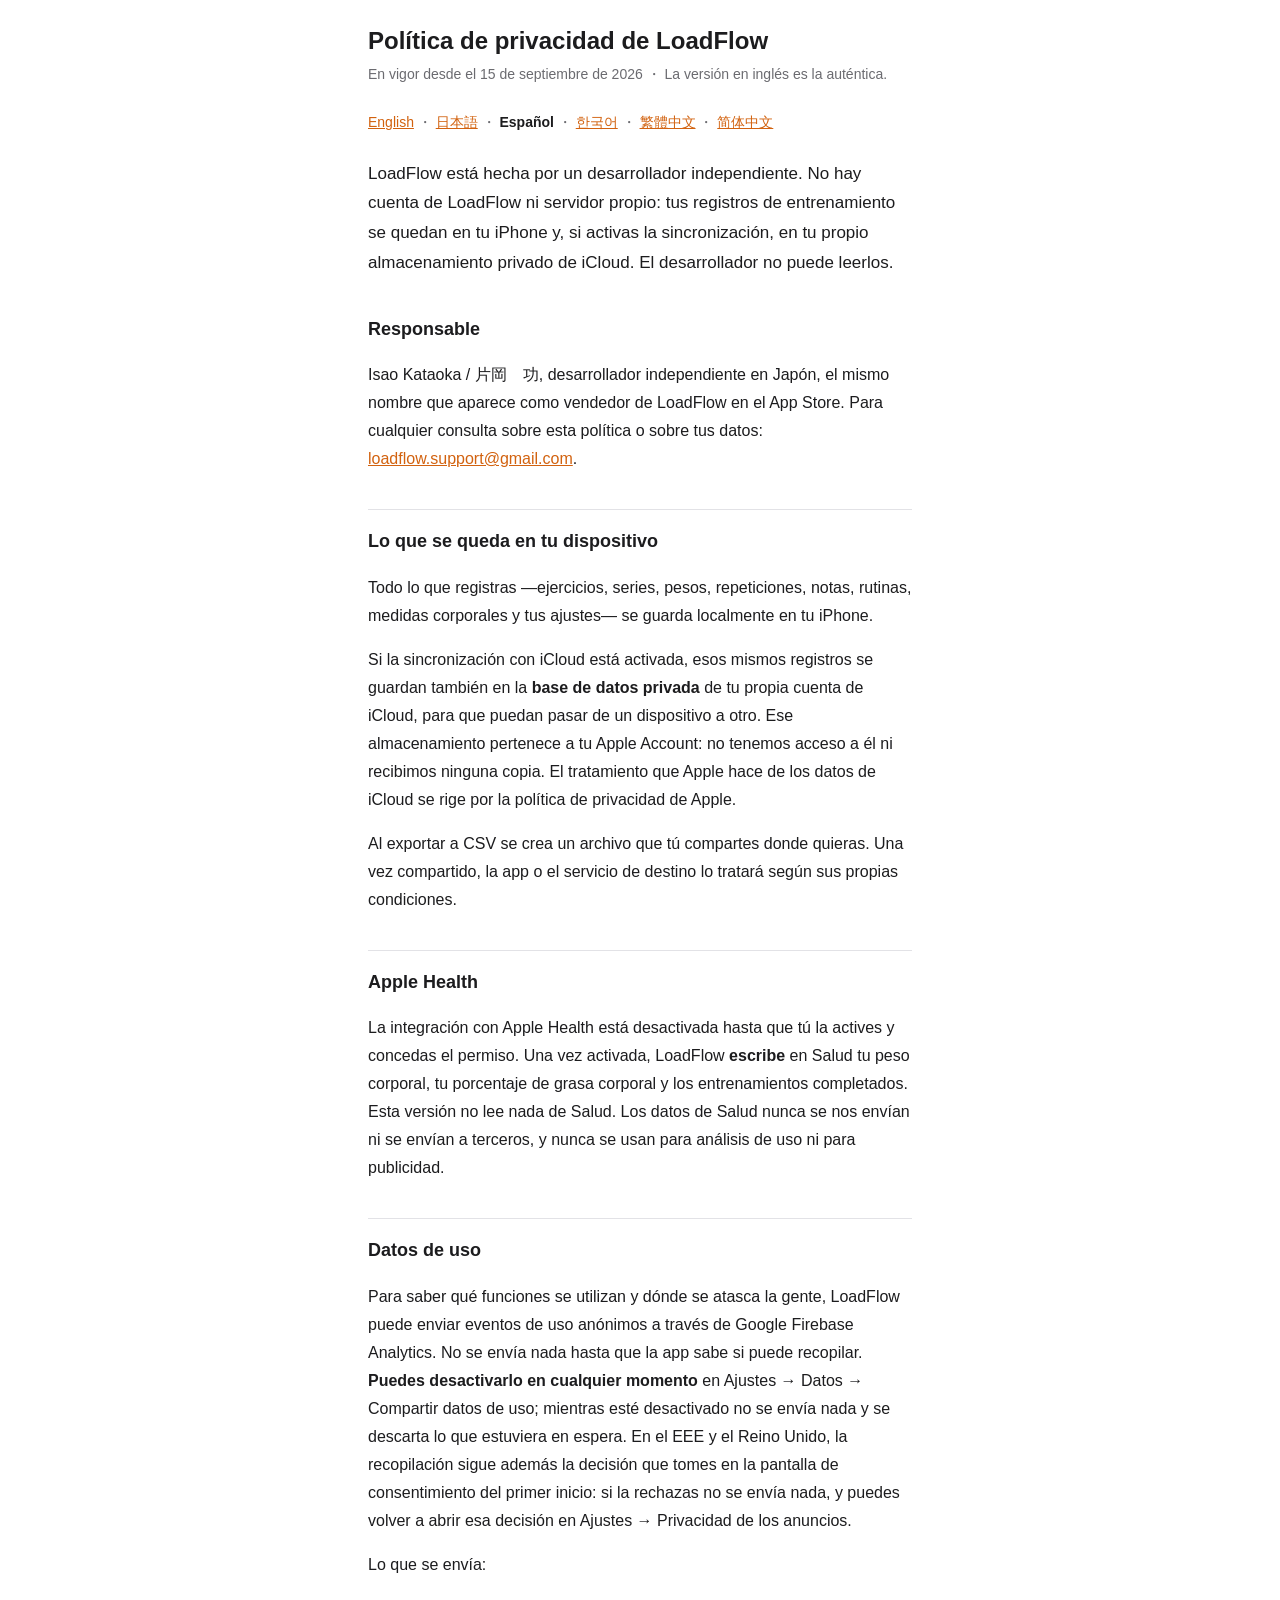
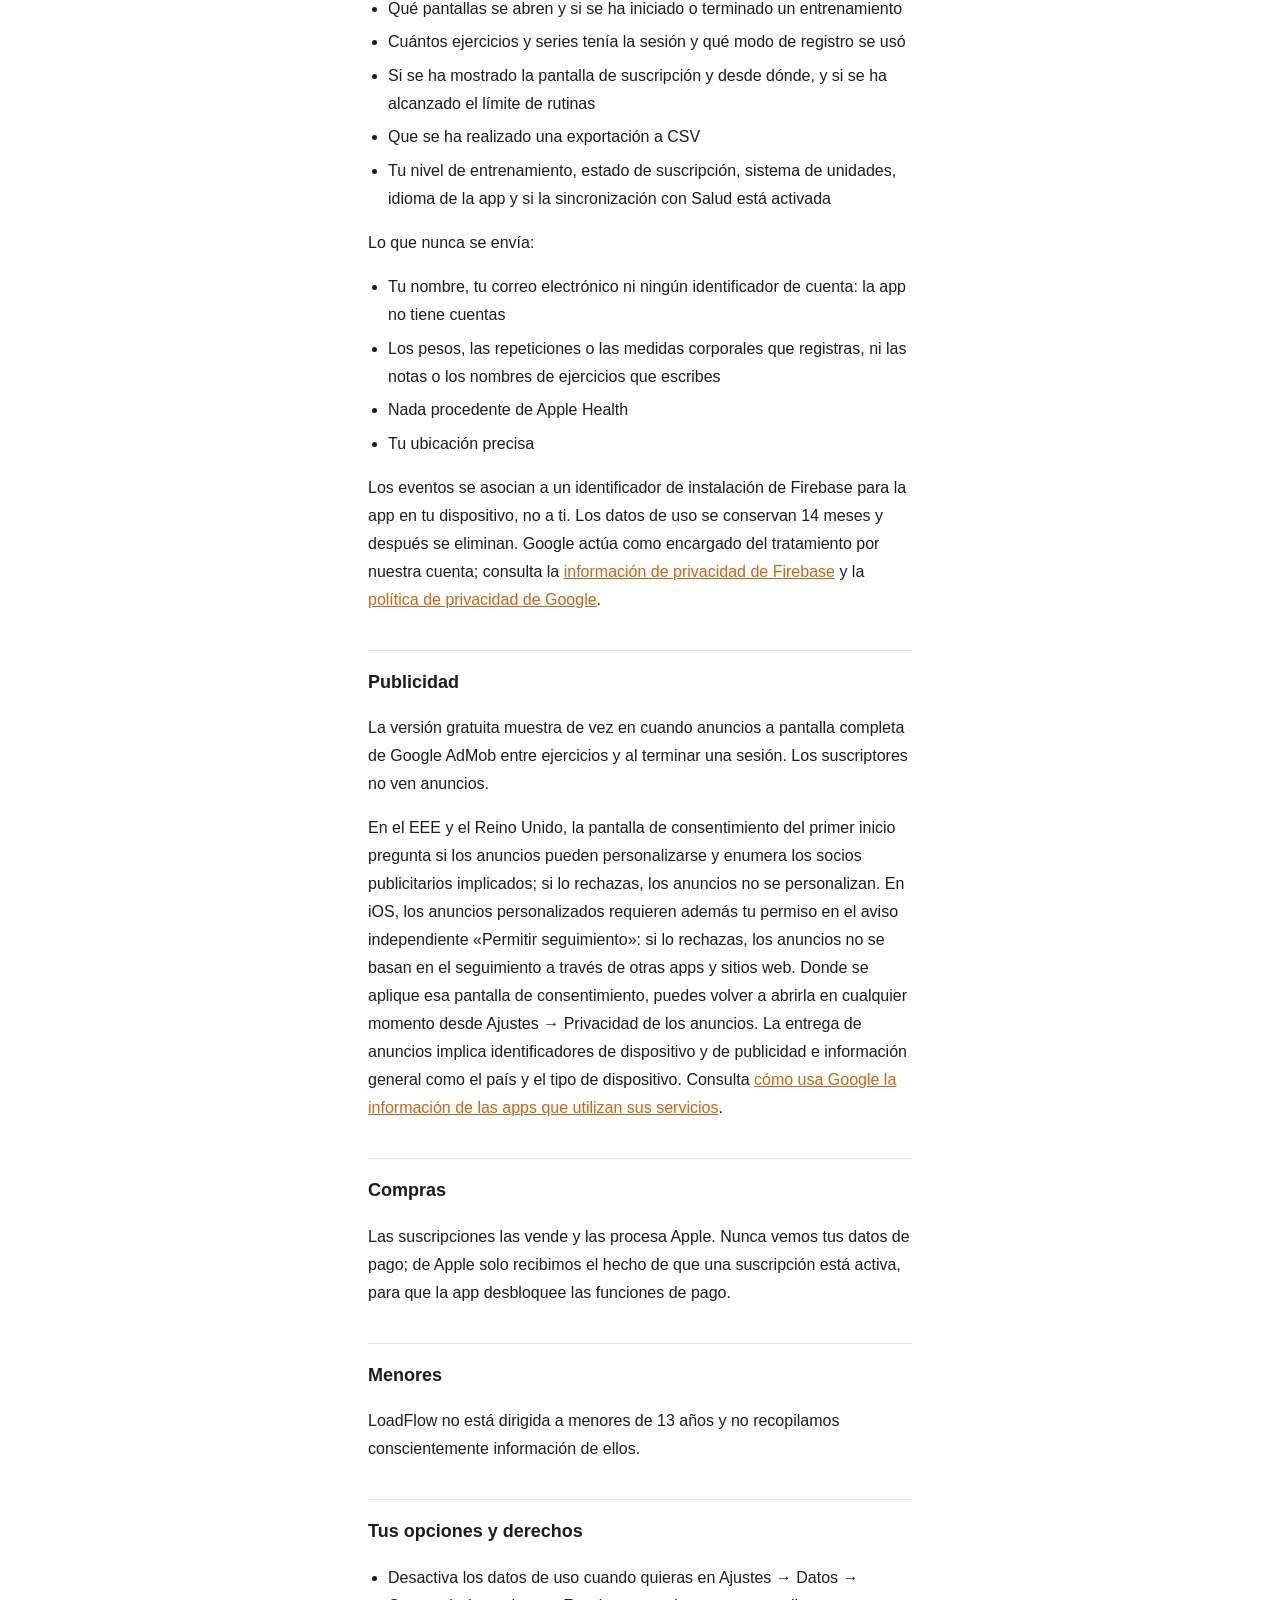
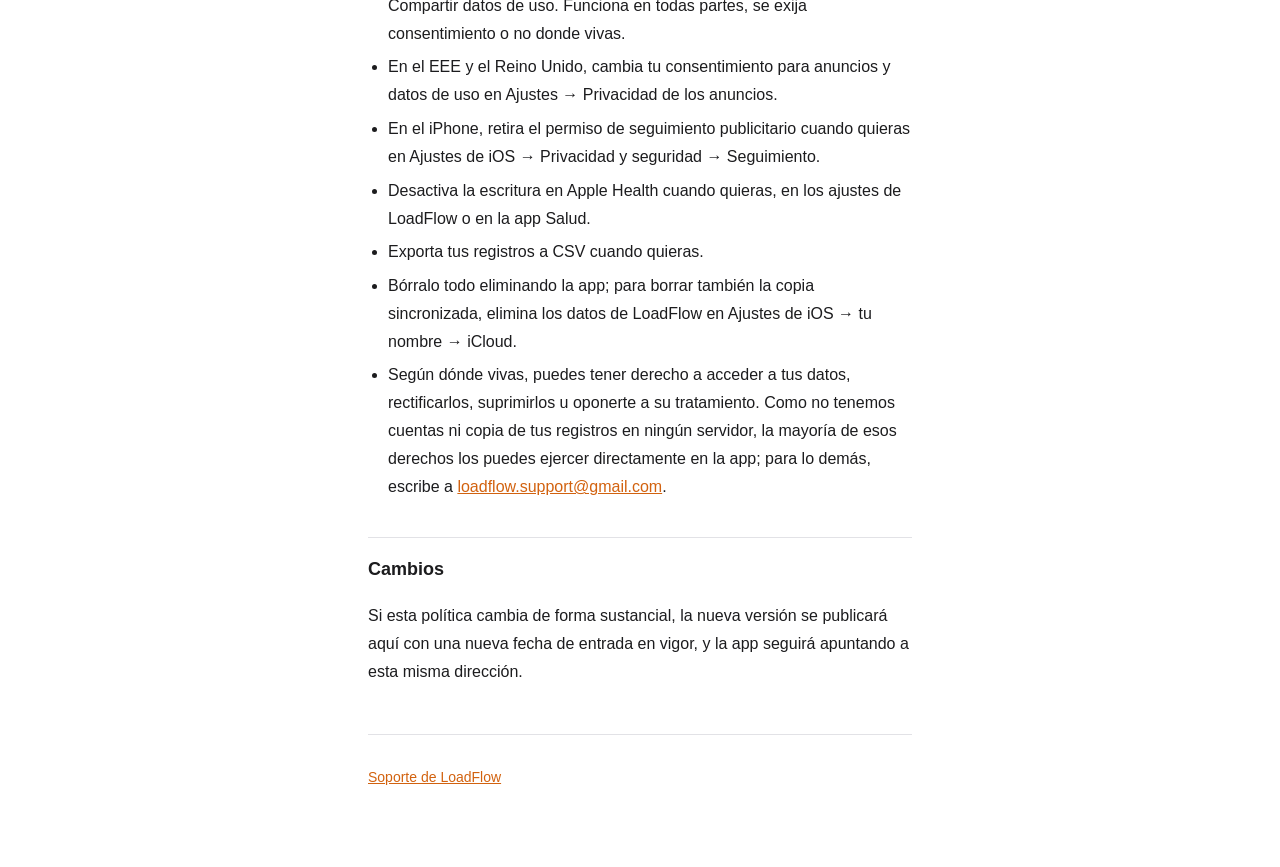
==== loadflow/privacy/es/index.html @ b5fceb89 "LoadFlow のサポートとプライバシーポリシーを追加する App Store Connect が必須とするサポート URL とプライバシーポリシー URL を GitHub Pages のユーザー" ====
<!DOCTYPE html>
<html lang="es">
<head>
<meta charset="utf-8">
<meta name="viewport" content="width=device-width, initial-scale=1">
<title>LoadFlow — Política de privacidad</title>
<link rel="stylesheet" href="/assets/style.css">
</head>
<body>
<main>
  <h1>Política de privacidad de LoadFlow</h1>
  <p class="updated">En vigor desde el 15 de septiembre de 2026 ・ La versión en inglés es la auténtica.</p>

  <ul class="langs">
    <li><a href="/loadflow/privacy/">English</a></li>
    <li><a href="/loadflow/privacy/ja/">日本語</a></li>
    <li><a href="/loadflow/privacy/es/" aria-current="page">Español</a></li>
    <li><a href="/loadflow/privacy/ko/">한국어</a></li>
    <li><a href="/loadflow/privacy/zh-Hant/">繁體中文</a></li>
    <li><a href="/loadflow/privacy/zh-Hans/">简体中文</a></li>
  </ul>

  <p class="lede">
    LoadFlow está hecha por un desarrollador independiente. No hay cuenta de LoadFlow ni servidor propio:
    tus registros de entrenamiento se quedan en tu iPhone y, si activas la sincronización, en tu propio
    almacenamiento privado de iCloud. El desarrollador no puede leerlos.
  </p>

  <h2>Responsable</h2>
  <p>
    Isao Kataoka / 片岡　功, desarrollador independiente en Japón, el mismo nombre que aparece como vendedor de
    LoadFlow en el App Store. Para cualquier consulta sobre esta política o sobre tus datos:
    <a href="mailto:loadflow.support@gmail.com">loadflow.support@gmail.com</a>.
  </p>

  <h2>Lo que se queda en tu dispositivo</h2>
  <p>
    Todo lo que registras —ejercicios, series, pesos, repeticiones, notas, rutinas, medidas corporales y
    tus ajustes— se guarda localmente en tu iPhone.
  </p>
  <p>
    Si la sincronización con iCloud está activada, esos mismos registros se guardan también en la
    <strong>base de datos privada</strong> de tu propia cuenta de iCloud, para que puedan pasar de un
    dispositivo a otro. Ese almacenamiento pertenece a tu Apple Account: no tenemos acceso a él ni
    recibimos ninguna copia. El tratamiento que Apple hace de los datos de iCloud se rige por la política
    de privacidad de Apple.
  </p>
  <p>
    Al exportar a CSV se crea un archivo que tú compartes donde quieras. Una vez compartido, la app o el
    servicio de destino lo tratará según sus propias condiciones.
  </p>

  <h2>Apple Health</h2>
  <p>
    La integración con Apple Health está desactivada hasta que tú la actives y concedas el permiso. Una vez
    activada, LoadFlow <strong>escribe</strong> en Salud tu peso corporal, tu porcentaje de grasa corporal y
    los entrenamientos completados. Esta versión no lee nada de Salud. Los datos de Salud nunca se nos envían
    ni se envían a terceros, y nunca se usan para análisis de uso ni para publicidad.
  </p>

  <h2>Datos de uso</h2>
  <p>
    Para saber qué funciones se utilizan y dónde se atasca la gente, LoadFlow puede enviar eventos de uso
    anónimos a través de Google Firebase Analytics. No se envía nada hasta que la app sabe si puede recopilar.
    <strong>Puedes desactivarlo en cualquier momento</strong> en Ajustes → Datos → Compartir datos de uso;
    mientras esté desactivado no se envía nada y se descarta lo que estuviera en espera. En el EEE y el Reino
    Unido, la recopilación sigue además la decisión que tomes en la pantalla de consentimiento del primer
    inicio: si la rechazas no se envía nada, y puedes volver a abrir esa decisión en Ajustes → Privacidad de
    los anuncios.
  </p>
  <p>Lo que se envía:</p>
  <ul>
    <li>Qué pantallas se abren y si se ha iniciado o terminado un entrenamiento</li>
    <li>Cuántos ejercicios y series tenía la sesión y qué modo de registro se usó</li>
    <li>Si se ha mostrado la pantalla de suscripción y desde dónde, y si se ha alcanzado el límite de rutinas</li>
    <li>Que se ha realizado una exportación a CSV</li>
    <li>Tu nivel de entrenamiento, estado de suscripción, sistema de unidades, idioma de la app y si la sincronización con Salud está activada</li>
  </ul>
  <p>Lo que nunca se envía:</p>
  <ul>
    <li>Tu nombre, tu correo electrónico ni ningún identificador de cuenta: la app no tiene cuentas</li>
    <li>Los pesos, las repeticiones o las medidas corporales que registras, ni las notas o los nombres de ejercicios que escribes</li>
    <li>Nada procedente de Apple Health</li>
    <li>Tu ubicación precisa</li>
  </ul>
  <p>
    Los eventos se asocian a un identificador de instalación de Firebase para la app en tu dispositivo, no a
    ti. Los datos de uso se conservan 14 meses y después se eliminan. Google actúa como encargado del
    tratamiento por nuestra cuenta; consulta la
    <a href="https://firebase.google.com/support/privacy">información de privacidad de Firebase</a> y la
    <a href="https://policies.google.com/privacy">política de privacidad de Google</a>.
  </p>

  <h2>Publicidad</h2>
  <p>
    La versión gratuita muestra de vez en cuando anuncios a pantalla completa de Google AdMob entre ejercicios
    y al terminar una sesión. Los suscriptores no ven anuncios.
  </p>
  <p>
    En el EEE y el Reino Unido, la pantalla de consentimiento del primer inicio pregunta si los anuncios pueden
    personalizarse y enumera los socios publicitarios implicados; si lo rechazas, los anuncios no se
    personalizan. En iOS, los anuncios personalizados requieren además tu permiso en el aviso independiente
    «Permitir seguimiento»: si lo rechazas, los anuncios no se basan en el seguimiento a través de otras apps y
    sitios web. Donde se aplique esa pantalla de consentimiento, puedes volver a abrirla en cualquier momento
    desde Ajustes → Privacidad de los anuncios. La entrega de anuncios implica identificadores de dispositivo y
    de publicidad e información general como el país y el tipo de dispositivo. Consulta
    <a href="https://policies.google.com/technologies/partner-sites">cómo usa Google la información de las apps
    que utilizan sus servicios</a>.
  </p>

  <h2>Compras</h2>
  <p>
    Las suscripciones las vende y las procesa Apple. Nunca vemos tus datos de pago; de Apple solo recibimos el
    hecho de que una suscripción está activa, para que la app desbloquee las funciones de pago.
  </p>

  <h2>Menores</h2>
  <p>
    LoadFlow no está dirigida a menores de 13 años y no recopilamos conscientemente información de ellos.
  </p>

  <h2>Tus opciones y derechos</h2>
  <ul>
    <li>Desactiva los datos de uso cuando quieras en Ajustes → Datos → Compartir datos de uso. Funciona en todas partes, se exija consentimiento o no donde vivas.</li>
    <li>En el EEE y el Reino Unido, cambia tu consentimiento para anuncios y datos de uso en Ajustes → Privacidad de los anuncios.</li>
    <li>En el iPhone, retira el permiso de seguimiento publicitario cuando quieras en Ajustes de iOS → Privacidad y seguridad → Seguimiento.</li>
    <li>Desactiva la escritura en Apple Health cuando quieras, en los ajustes de LoadFlow o en la app Salud.</li>
    <li>Exporta tus registros a CSV cuando quieras.</li>
    <li>Bórralo todo eliminando la app; para borrar también la copia sincronizada, elimina los datos de LoadFlow en Ajustes de iOS → tu nombre → iCloud.</li>
    <li>Según dónde vivas, puedes tener derecho a acceder a tus datos, rectificarlos, suprimirlos u oponerte a su tratamiento. Como no tenemos cuentas ni copia de tus registros en ningún servidor, la mayoría de esos derechos los puedes ejercer directamente en la app; para lo demás, escribe a <a href="mailto:loadflow.support@gmail.com">loadflow.support@gmail.com</a>.</li>
  </ul>

  <h2>Cambios</h2>
  <p>
    Si esta política cambia de forma sustancial, la nueva versión se publicará aquí con una nueva fecha de
    entrada en vigor, y la app seguirá apuntando a esta misma dirección.
  </p>

  <footer>
    <p><a href="/loadflow/">Soporte de LoadFlow</a></p>
  </footer>
</main>
</body>
</html>
---- assets/style.css ----
/*
  法務・サポートページ共通のスタイル。

  🔴 外部リソース（Web フォント・CDN・画像）を足さないこと。
     このページはアプリ内の素の `WKWebView`（`LegalDocumentScreen`）でも開かれる。
     ネットワークが細い場所で法務文書が白紙になるのを避ける。
  🔴 ダークモードを必ず持つこと。アプリ本体は暗いので、ライト固定だと
     設定画面から開いた瞬間に画面が真っ白に飛ぶ。
*/

:root {
  color-scheme: light dark;
  --bg: #ffffff;
  --fg: #1c1c1e;
  --muted: #6b6b70;
  --rule: #e2e2e6;
  --accent: #d2620f;      /* ブランドのオレンジ #FF7A1A を白地で読める明度に落としたもの */
  --draft-bg: #fff4e5;
  --draft-fg: #8a4b00;
}

@media (prefers-color-scheme: dark) {
  :root {
    --bg: #0b0b0e;        /* DS.Color.canvas */
    --fg: #f2f2f5;
    --muted: #a8a8af;
    --rule: #2a2a31;
    --accent: #ff7a1a;    /* DS.Color.brandPrimary */
    --draft-bg: #2a1d0c;
    --draft-fg: #ffc844;
  }
}

* { box-sizing: border-box; }

body {
  margin: 0;
  padding: 24px 20px 64px;
  background: var(--bg);
  color: var(--fg);
  font-family: -apple-system, BlinkMacSystemFont, "Hiragino Sans", "Noto Sans JP", sans-serif;
  font-size: 16px;
  line-height: 1.75;
  -webkit-text-size-adjust: 100%;   /* 横向きで文字だけ巨大化するのを止める */
  /* 日本語の禁則。既定だと見出しが「ポリシ／ー」のように割れ、行頭に ー が来る */
  line-break: strict;
}

main { max-width: 34rem; margin: 0 auto; }

h1 { font-size: 1.5rem; line-height: 1.4; margin: 0 0 4px; }
h2 { font-size: 1.125rem; margin: 2.25rem 0 .5rem; padding-top: 1rem; border-top: 1px solid var(--rule); }
h2:first-of-type { border-top: none; padding-top: 0; }

p, li { overflow-wrap: anywhere; }   /* 長い URL でも横スクロールさせない */
ul { padding-left: 1.25rem; }
li { margin: .35rem 0; }

a { color: var(--accent); }

.updated { color: var(--muted); font-size: .875rem; margin: 0 0 1.5rem; }
.lede { font-size: 1.0625rem; }

.langs { font-size: .875rem; margin: 0 0 1.5rem; padding: 0; list-style: none; }
.langs li { display: inline; margin: 0; }
.langs li:not(:last-child)::after { content: " ・ "; color: var(--muted); }
.langs [aria-current="page"] { color: var(--fg); font-weight: 600; text-decoration: none; }

table { width: 100%; border-collapse: collapse; font-size: .9375rem; margin: 1rem 0; }
th, td { text-align: left; vertical-align: top; padding: .5rem .5rem .5rem 0; border-bottom: 1px solid var(--rule); }
th { color: var(--muted); font-weight: 600; }

.draft {
  background: var(--draft-bg);
  color: var(--draft-fg);
  border-radius: 10px;
  padding: 12px 14px;
  font-size: .9375rem;
  margin: 0 0 1.5rem;
}

footer { margin-top: 3rem; padding-top: 1rem; border-top: 1px solid var(--rule); color: var(--muted); font-size: .875rem; }
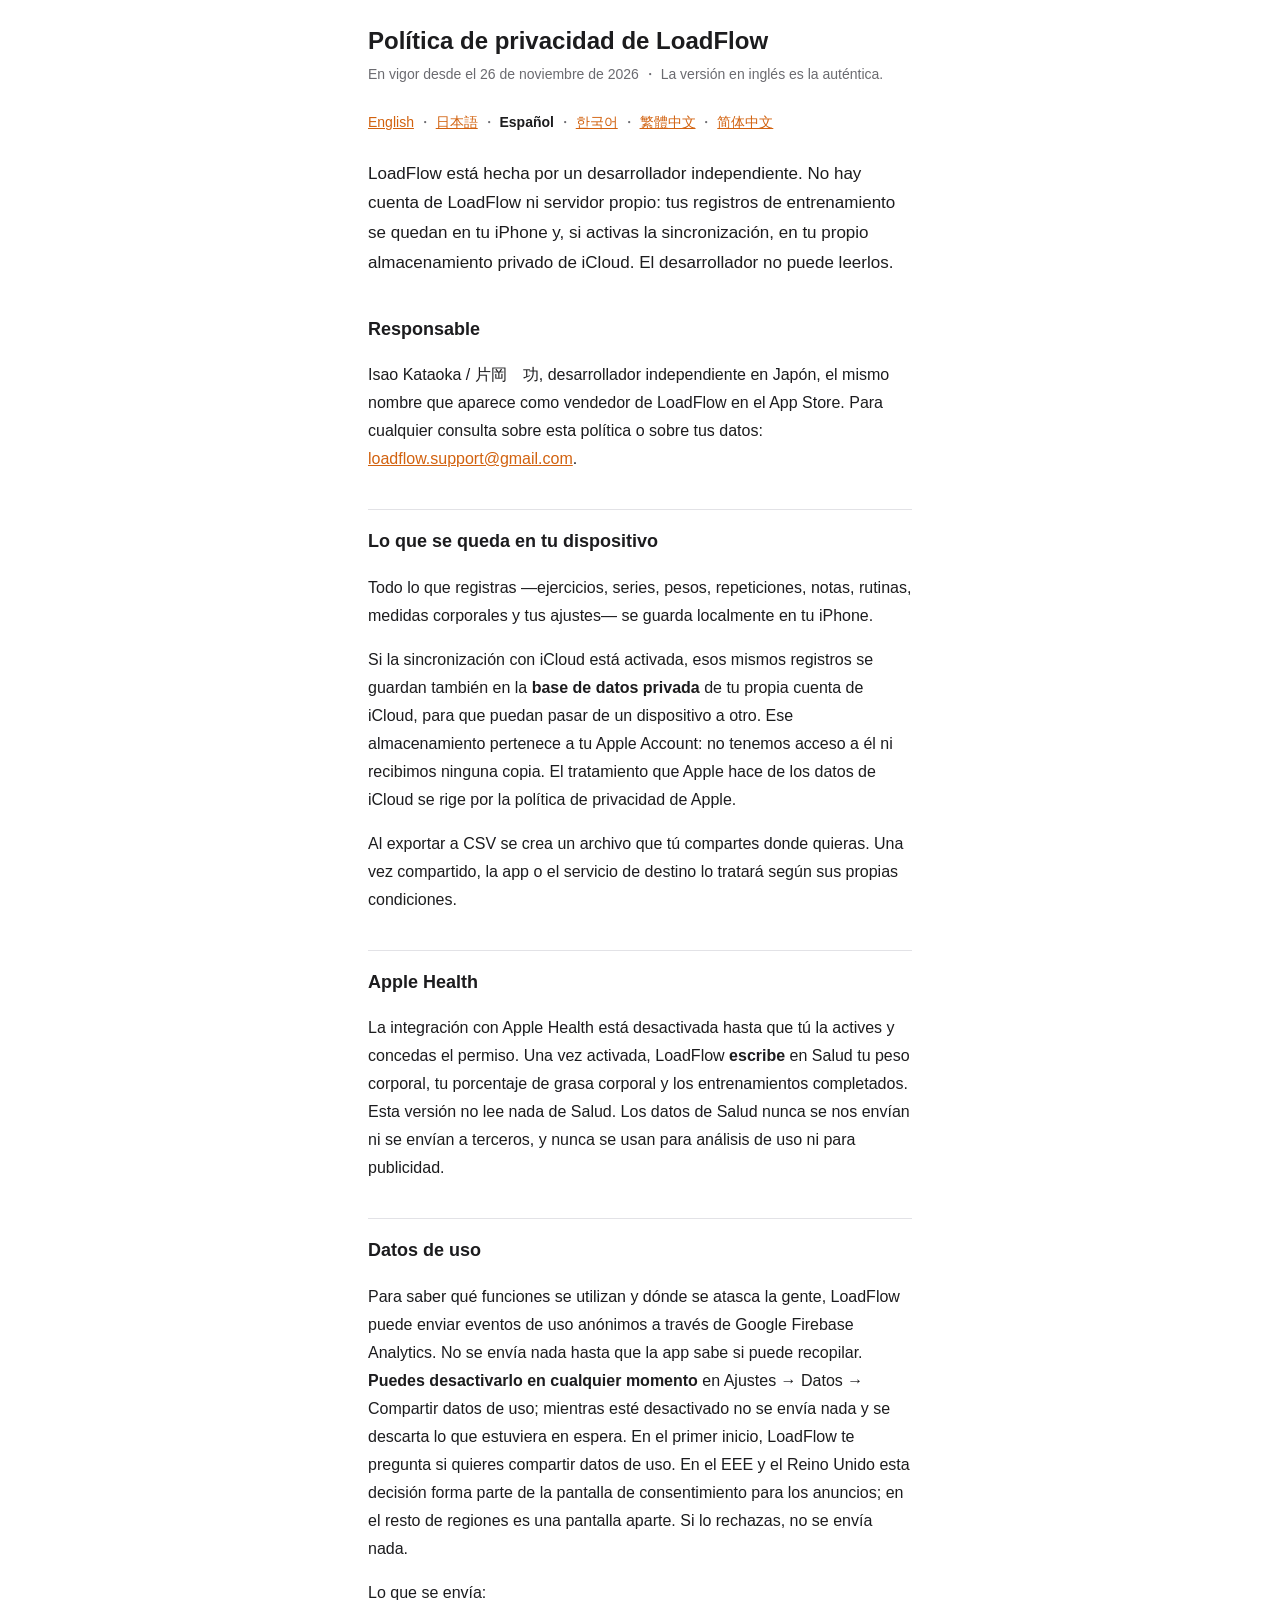
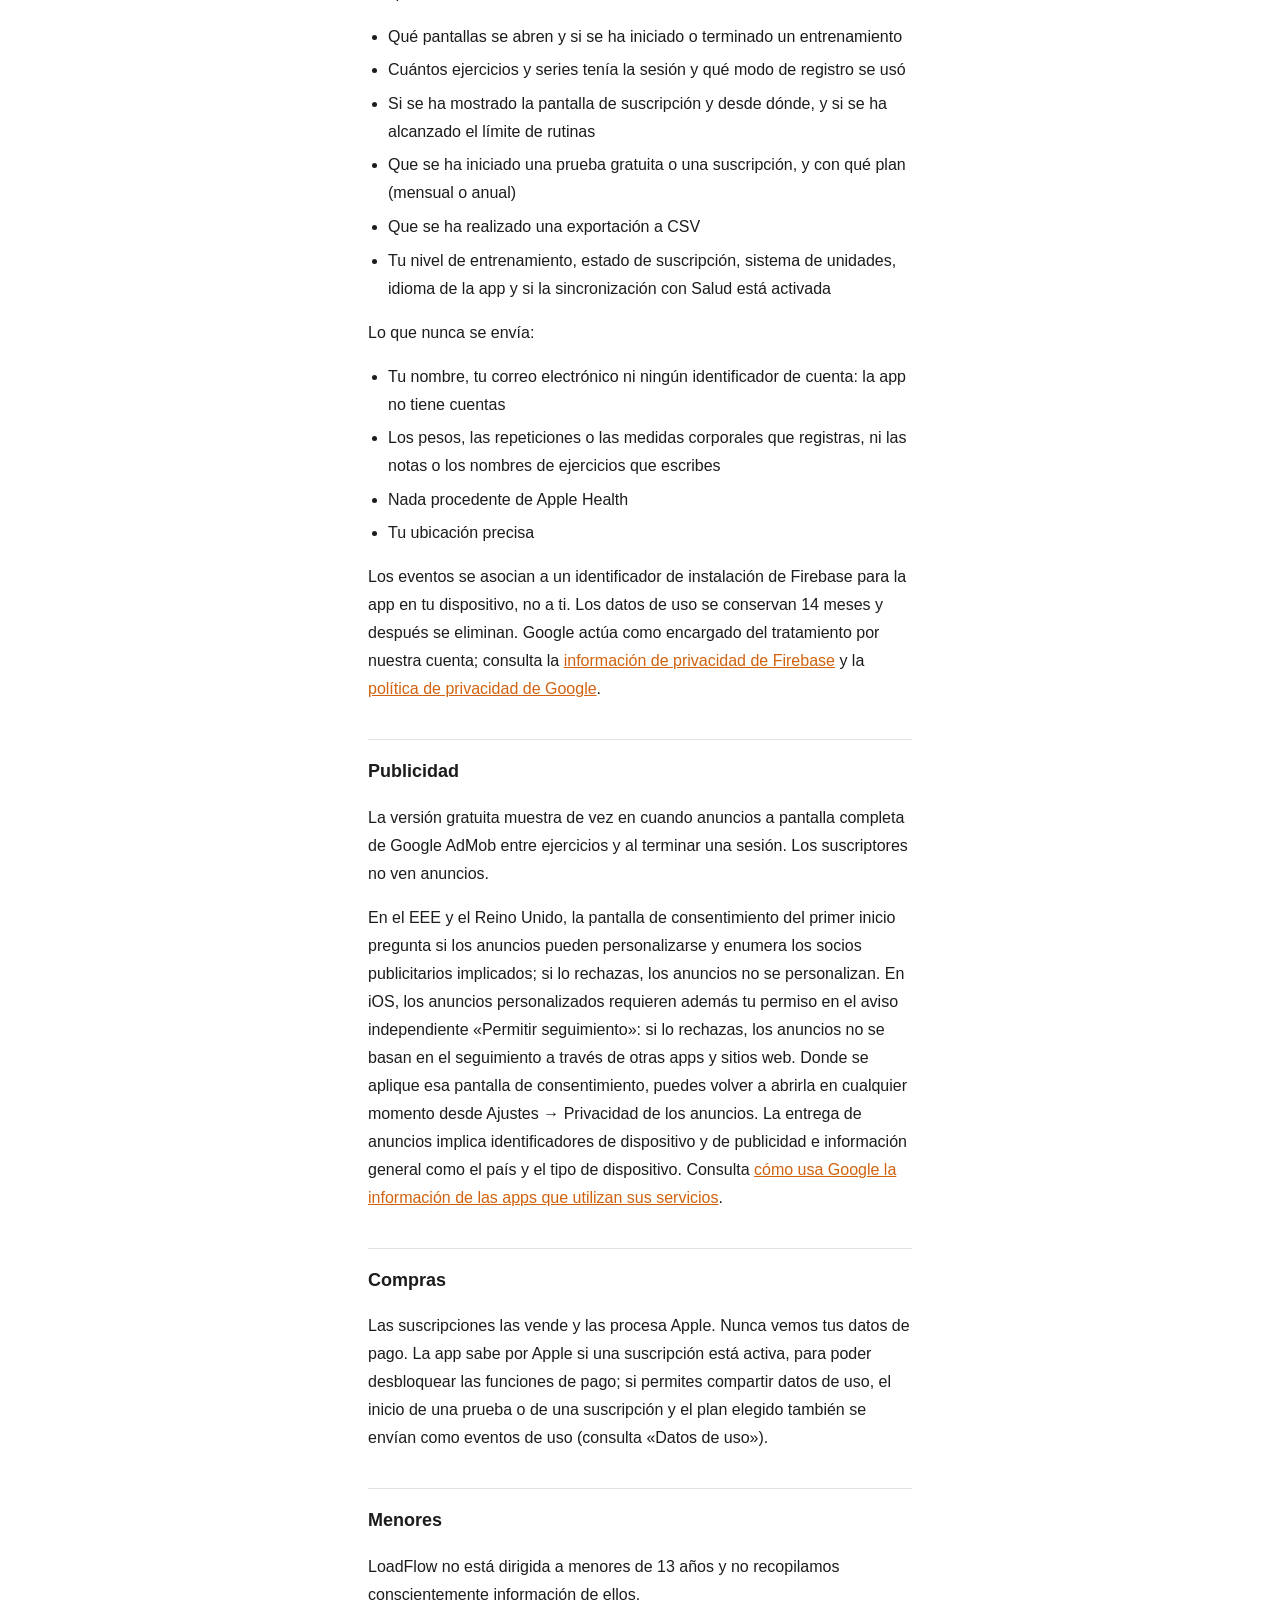
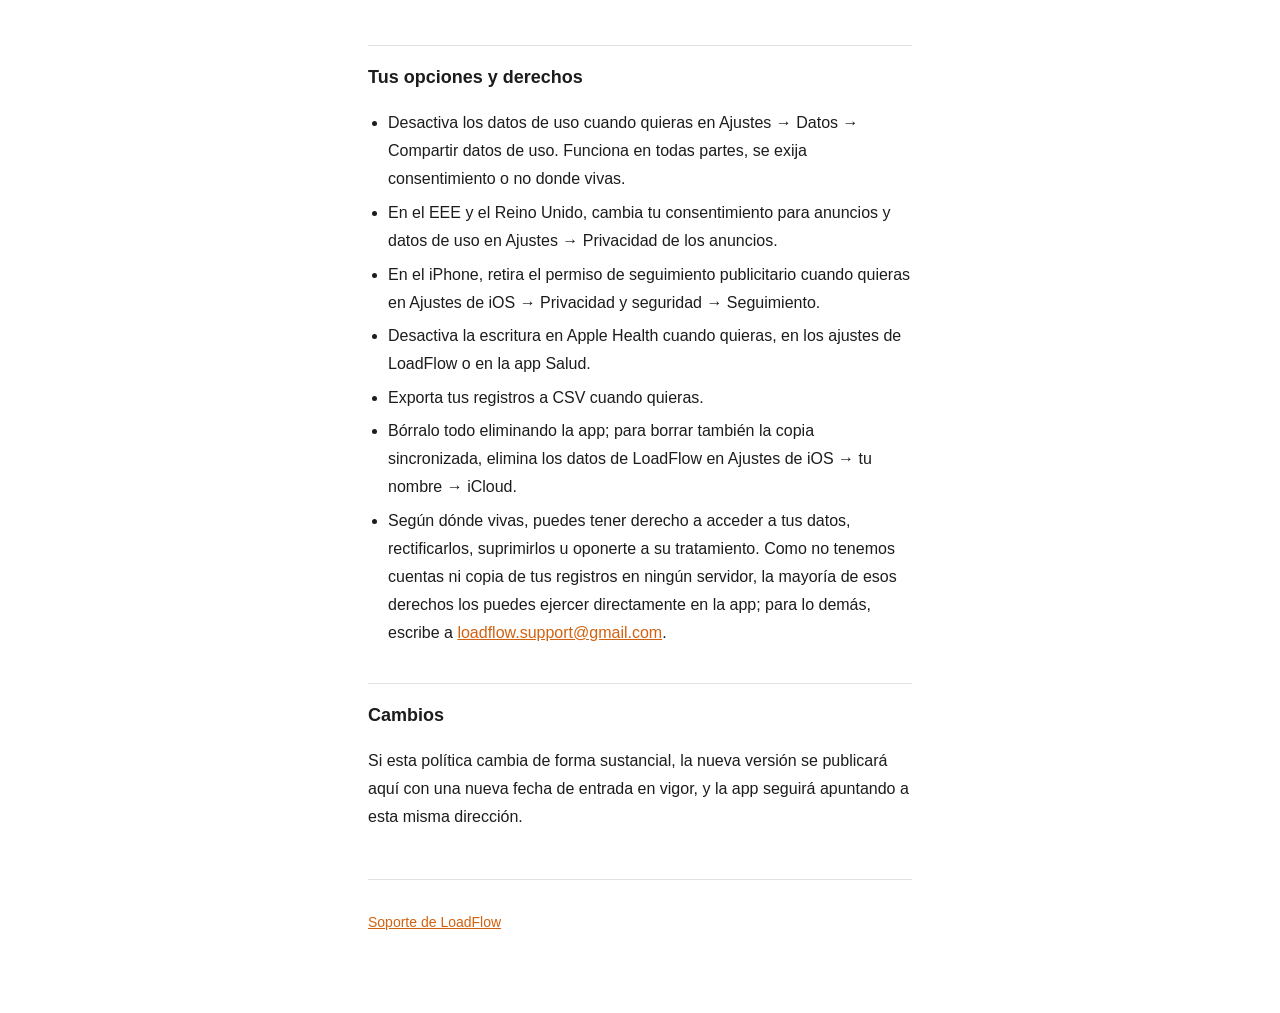
==== commit c53e01e4: "プライバシーポリシーに無料体験・購読の開始の送信と、EEA 以外の計測の同意画面を追記する（#41 F-3・F-5） 6言語とも同じ箇所を直し、施行日を 2026-11-26 に改める。  Co-Au" ====
--- a/loadflow/privacy/es/index.html
+++ b/loadflow/privacy/es/index.html
@@ -9,7 +9,7 @@
 <body>
 <main>
   <h1>Política de privacidad de LoadFlow</h1>
-  <p class="updated">En vigor desde el 15 de septiembre de 2026 ・ La versión en inglés es la auténtica.</p>
+  <p class="updated">En vigor desde el 26 de noviembre de 2026 ・ La versión en inglés es la auténtica.</p>
 
   <ul class="langs">
     <li><a href="/loadflow/privacy/">English</a></li>
@@ -63,16 +63,16 @@
     Para saber qué funciones se utilizan y dónde se atasca la gente, LoadFlow puede enviar eventos de uso
     anónimos a través de Google Firebase Analytics. No se envía nada hasta que la app sabe si puede recopilar.
     <strong>Puedes desactivarlo en cualquier momento</strong> en Ajustes → Datos → Compartir datos de uso;
-    mientras esté desactivado no se envía nada y se descarta lo que estuviera en espera. En el EEE y el Reino
-    Unido, la recopilación sigue además la decisión que tomes en la pantalla de consentimiento del primer
-    inicio: si la rechazas no se envía nada, y puedes volver a abrir esa decisión en Ajustes → Privacidad de
-    los anuncios.
+    mientras esté desactivado no se envía nada y se descarta lo que estuviera en espera. En el primer inicio, LoadFlow te pregunta si quieres compartir datos de uso. En el EEE y el Reino Unido
+    esta decisión forma parte de la pantalla de consentimiento para los anuncios; en el resto de regiones es
+    una pantalla aparte. Si lo rechazas, no se envía nada.
   </p>
   <p>Lo que se envía:</p>
   <ul>
     <li>Qué pantallas se abren y si se ha iniciado o terminado un entrenamiento</li>
     <li>Cuántos ejercicios y series tenía la sesión y qué modo de registro se usó</li>
     <li>Si se ha mostrado la pantalla de suscripción y desde dónde, y si se ha alcanzado el límite de rutinas</li>
+    <li>Que se ha iniciado una prueba gratuita o una suscripción, y con qué plan (mensual o anual)</li>
     <li>Que se ha realizado una exportación a CSV</li>
     <li>Tu nivel de entrenamiento, estado de suscripción, sistema de unidades, idioma de la app y si la sincronización con Salud está activada</li>
   </ul>
@@ -110,8 +110,9 @@
 
   <h2>Compras</h2>
   <p>
-    Las suscripciones las vende y las procesa Apple. Nunca vemos tus datos de pago; de Apple solo recibimos el
-    hecho de que una suscripción está activa, para que la app desbloquee las funciones de pago.
+    Las suscripciones las vende y las procesa Apple. Nunca vemos tus datos de pago. La app sabe por Apple si una suscripción está activa,
+    para poder desbloquear las funciones de pago; si permites compartir datos de uso, el inicio de una prueba o
+    de una suscripción y el plan elegido también se envían como eventos de uso (consulta «Datos de uso»).
   </p>
 
   <h2>Menores</h2>
--- a/assets/style.css
+++ b/assets/style.css
@@ -38,7 +38,15 @@
   padding: 24px 20px 64px;
   background: var(--bg);
   color: var(--fg);
-  font-family: -apple-system, BlinkMacSystemFont, "Hiragino Sans", "Noto Sans JP", sans-serif;
+  /* 🔴 `-apple-system` / `system-ui` を書かないこと（2026-09-15 に iOS で実測）。
+     この2つは CJK を豆腐（□）で描くうえ、**後続のフォールバックまで止める**＝
+     後ろに "Hiragino Sans" を並べても効かない。存在しない名前を書いたときは
+     正常に次へ送られるので、システムフォント指定に固有の挙動。
+     日本語・韓国語・繁体字・簡体字を実際に表示して選んだのが下の並び。 */
+  font-family: "Helvetica Neue", Helvetica, Arial,
+               "Hiragino Sans", "Hiragino Kaku Gothic ProN",
+               "Apple SD Gothic Neo", "PingFang TC", "PingFang SC",
+               sans-serif;
   font-size: 16px;
   line-height: 1.75;
   -webkit-text-size-adjust: 100%;   /* 横向きで文字だけ巨大化するのを止める */
